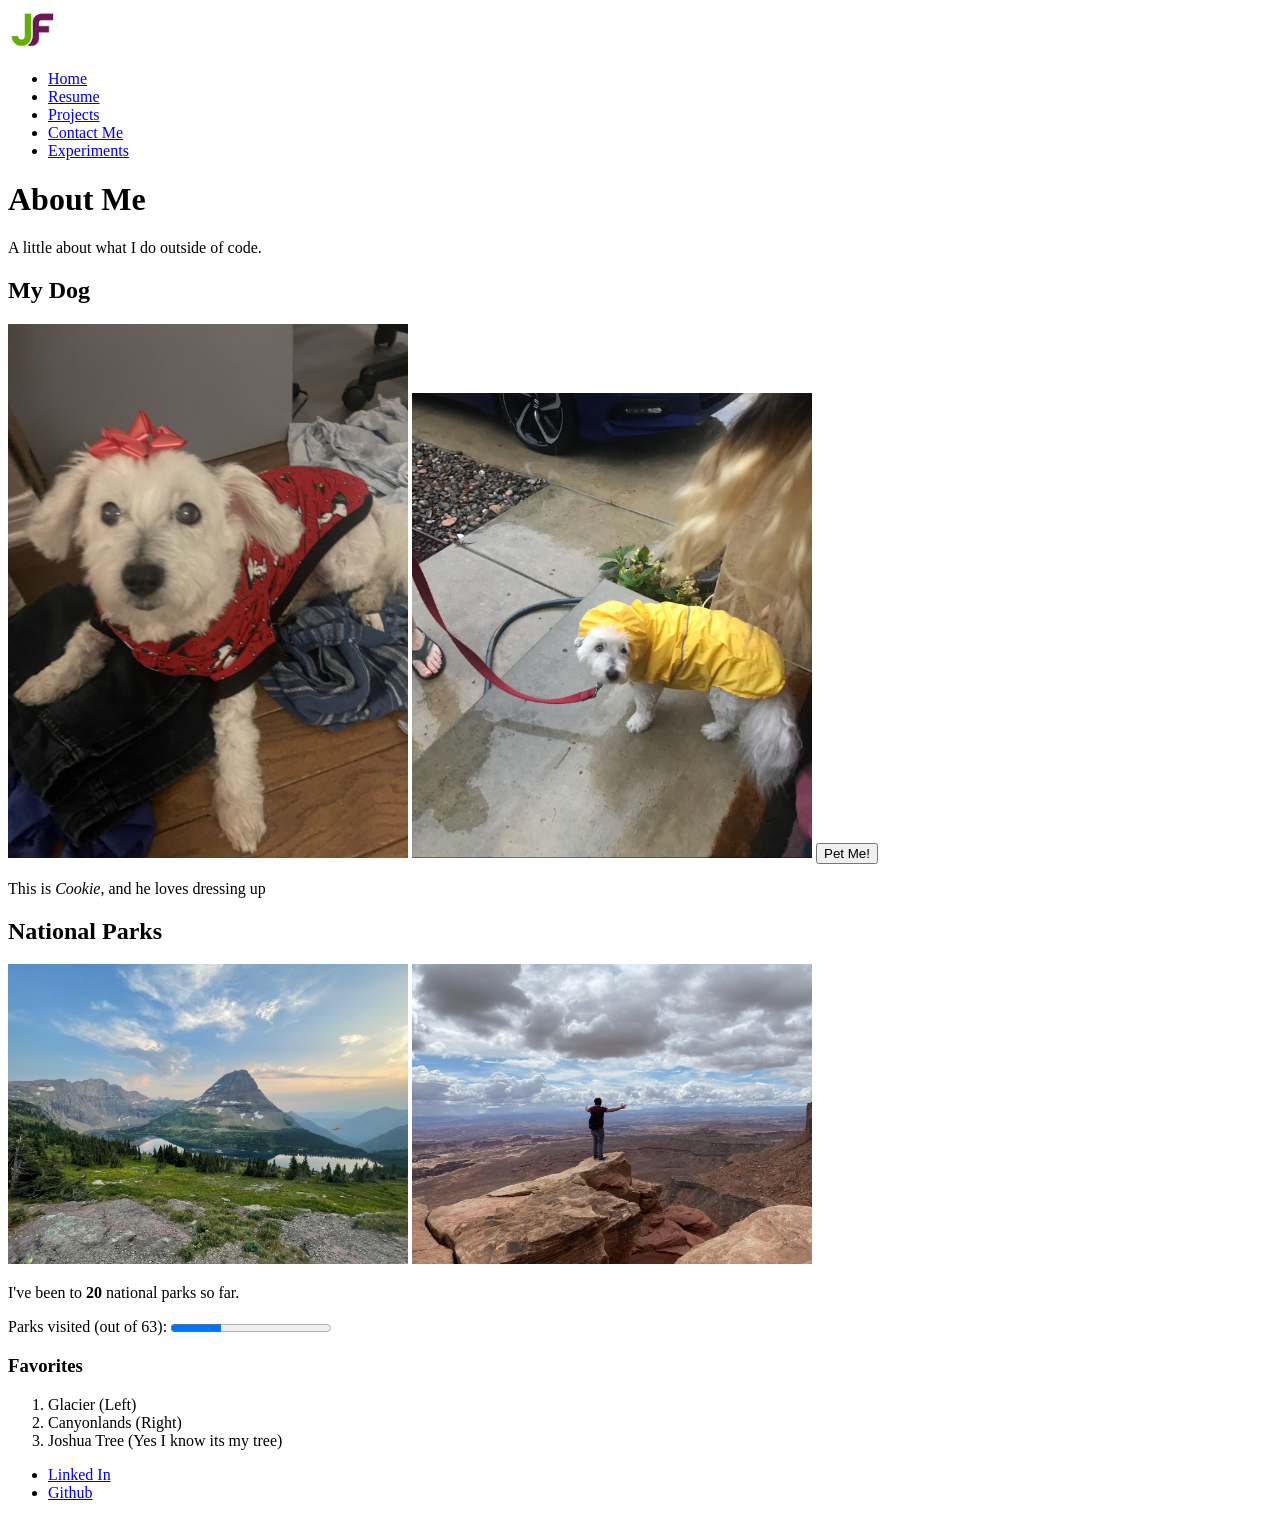
==== about.html @ e3bc1bc9 "added hw2 portfolio website" ====
<!DOCTYPE html>
<html lang="en">

<head>
  <meta charset="UTF-8">
  <meta name="viewport" content="width=device-width, initial-scale=1.0">
  <link rel="icon" type="image/png" href="media/logo.png">
  <link rel="stylesheet" href="style.css">
  <title>About Me</title>
</head>

<body>

  <header>
    <picture>
      <source media="(prefers-color-scheme: dark)" srcset="media/logo-dark.png">
      <img src="media/logo.png" alt="Site logo" width="50">
    </picture>
    <nav>
      <ul>
        <li>
          <a href="index.html">Home</a>
        </li>
        <li>
          <a href="resume.html">Resume</a>
        </li>
        <li>
          <a href="projects.html">Projects</a>
        </li>
        <li>
          <a href="contact.html">Contact Me</a>
        </li>
        <li>
          <a href="experiments.html">Experiments</a>
        </li>
      </ul>
    </nav>
  </header>
  <main>
    <h1>About Me</h1>
    <p>A little about what I do outside of code.</p>


    <section id="dog">
      <div class="interest-card">
        <h2>My Dog</h2>
        <img src="media/CookieAtChristmas.jpg" alt="Site Owners Dog in a christmas outfit" width="400">
        <img src="media/CookieInTheRain.png" alt="Site Owners Dog in a rain coat" width="400">
        <button command="show-modal" commandfor="my-dialog">Pet Me!</button>

        <dialog id="my-dialog">
          <p>🐕Woof!!!!🐶</p>
          <button command="close" commandfor="my-dialog">Close</button>
        </dialog>
        <p>This is <em>Cookie</em>, and he loves dressing up</p>

      </div>
    </section>

    <div class="interest-card">
      <section id="national-parks">
        <h2>National Parks</h2>
        <img src="media/Glacier.jpg" alt="Scenic view with a mountain and a lake" width="400">
        <img src="media/CanyonLands.jpg" alt="Scenic view of a CanyonLands with site owner standing on a rock"
          width="400">
        <p>I've been to <strong>20</strong> national parks so far.</p>

        <label for="parks-progress">Parks visited (out of 63):</label>
        <progress id="parks-progress" value="20" max="63">20 of 63</progress>

        <h3>Favorites</h3>
        <ol>
          <li>Glacier (Left)</li>
          <li>Canyonlands (Right)</li>
          <li>Joshua Tree (Yes I know its my tree)</li>
        </ol>
      </section>
    </div>


  </main>



  <footer>
    <ul>
      <li>
        <a href="https://www.linkedin.com/in/joshua-fotsch222/">Linked In</a>
      </li>
      <li>
        <a href="https://github.com/joshuafotsch">Github</a>
      </li>
    </ul>
  </footer>
</body>

</html>
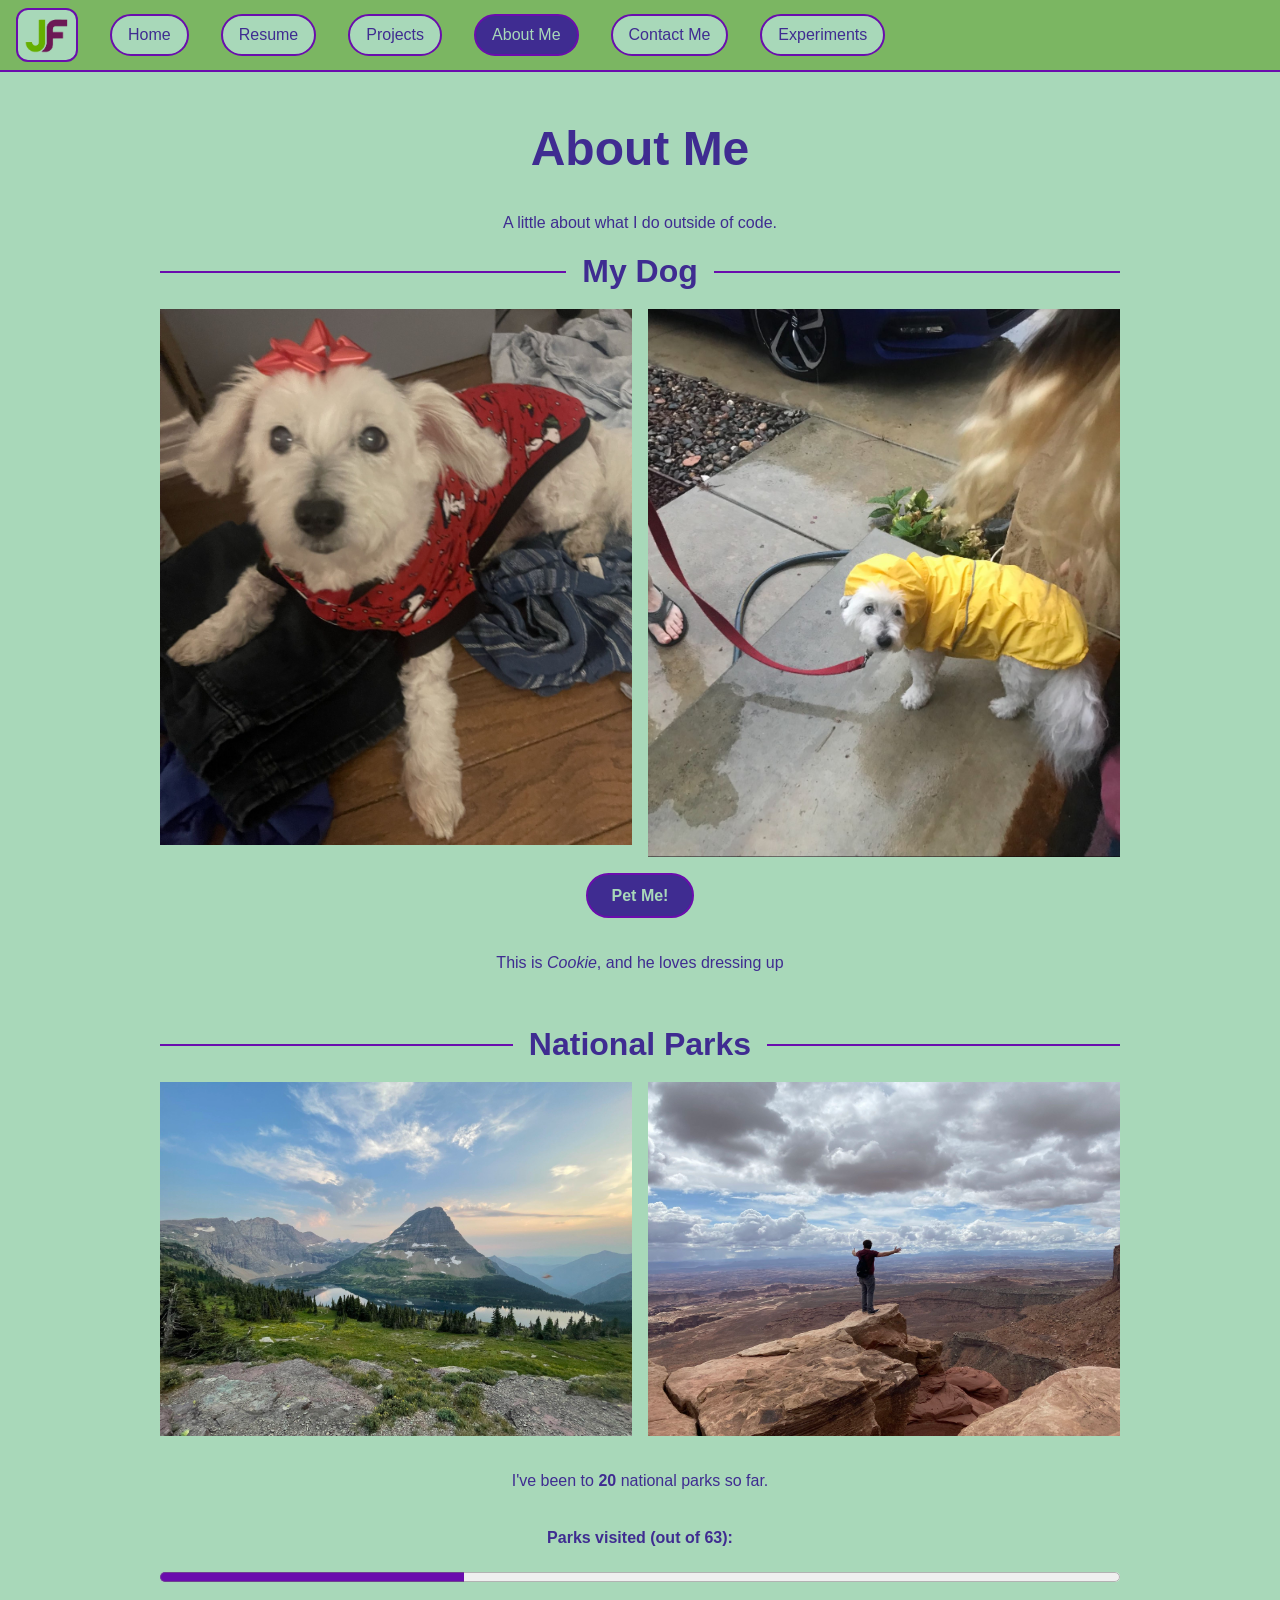
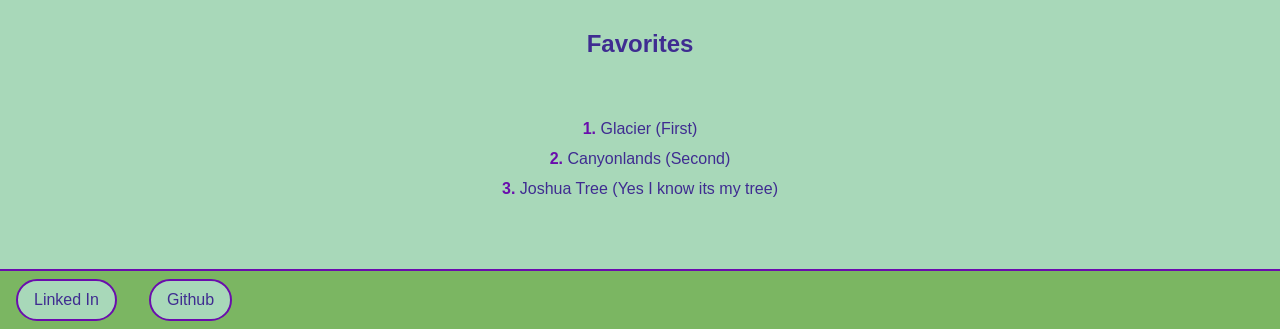
==== commit 4e105cce: "finished style and added readme" ====
--- a/about.html
+++ b/about.html
@@ -9,7 +9,7 @@
   <title>About Me</title>
 </head>
 
-<body>
+<body class="page-about">
 
   <header>
     <picture>
@@ -28,6 +28,9 @@
           <a href="projects.html">Projects</a>
         </li>
         <li>
+          <a href="about.html" aria-current="page">About Me</a>
+        </li>
+        <li>
           <a href="contact.html">Contact Me</a>
         </li>
         <li>
@@ -36,46 +39,42 @@
       </ul>
     </nav>
   </header>
+
   <main>
     <h1>About Me</h1>
     <p>A little about what I do outside of code.</p>
 
 
     <section id="dog">
-      <div class="interest-card">
-        <h2>My Dog</h2>
-        <img src="media/CookieAtChristmas.jpg" alt="Site Owners Dog in a christmas outfit" width="400">
-        <img src="media/CookieInTheRain.png" alt="Site Owners Dog in a rain coat" width="400">
-        <button command="show-modal" commandfor="my-dialog">Pet Me!</button>
+      <h2>My Dog</h2>
+      <img src="media/CookieAtChristmas.jpg" alt="Site Owners Dog in a christmas outfit" width="400">
+      <img src="media/CookieInTheRain.png" alt="Site Owners Dog in a rain coat" width="400">
+      <button command="show-modal" commandfor="my-dialog">Pet Me!</button>
 
-        <dialog id="my-dialog">
-          <p>🐕Woof!!!!🐶</p>
-          <button command="close" commandfor="my-dialog">Close</button>
-        </dialog>
-        <p>This is <em>Cookie</em>, and he loves dressing up</p>
-
-      </div>
+      <dialog id="my-dialog">
+        <p>🐕Woof!!!!🐶</p>
+        <button command="close" commandfor="my-dialog">Close</button>
+      </dialog>
+      <p>This is <em>Cookie</em>, and he loves dressing up</p>
     </section>
 
-    <div class="interest-card">
-      <section id="national-parks">
-        <h2>National Parks</h2>
-        <img src="media/Glacier.jpg" alt="Scenic view with a mountain and a lake" width="400">
-        <img src="media/CanyonLands.jpg" alt="Scenic view of a CanyonLands with site owner standing on a rock"
-          width="400">
-        <p>I've been to <strong>20</strong> national parks so far.</p>
+    <section id="national-parks">
+      <h2>National Parks</h2>
+      <img src="media/Glacier.jpg" alt="Scenic view with a mountain and a lake" width="400">
+      <img src="media/CanyonLands.jpg" alt="Scenic view of a CanyonLands with site owner standing on a rock"
+        width="400">
+      <p>I've been to <strong>20</strong> national parks so far.</p>
 
-        <label for="parks-progress">Parks visited (out of 63):</label>
-        <progress id="parks-progress" value="20" max="63">20 of 63</progress>
+      <label for="parks-progress">Parks visited (out of 63):</label>
+      <progress id="parks-progress" value="20" max="63">20 of 63</progress>
 
-        <h3>Favorites</h3>
-        <ol>
-          <li>Glacier (Left)</li>
-          <li>Canyonlands (Right)</li>
-          <li>Joshua Tree (Yes I know its my tree)</li>
-        </ol>
-      </section>
-    </div>
+      <h3>Favorites</h3>
+      <ol>
+        <li>Glacier (First)</li>
+        <li>Canyonlands (Second)</li>
+        <li>Joshua Tree (Yes I know its my tree)</li>
+      </ol>
+    </section>
 
 
   </main>
--- a/style.css
+++ b/style.css
@@ -0,0 +1,386 @@
+/* Name: Josh Fotsch
+   Repo URL: https://github.com/joshuafotsch/CSE134B-HW3
+*/
+
+:root {
+    /* Palette */
+    --Light-Green: #A8D8B9;
+    --Lime-Green: #7BB662;
+    --Deep-Slate-Purple: #3f2c91;
+    --Royal-Purple: #6A0DAD;
+    --Burnt-Orange: #7A3300;
+
+    /* Colors */
+    --color-background: var(--Light-Green);
+    --color-nav: var(--Lime-Green);
+    --color-text: var(--Deep-Slate-Purple);
+    --color-link: var(--Burnt-Orange);
+    --color-link-visited: var(--Burnt-Orange);
+    --color-border: var(--Royal-Purple);
+    --color-button-background: var(--Light-Green);
+    --color-card-background: var(--Lime-Green);
+
+    /* Font */
+    --font-family: Arial, Helvetica, sans-serif;
+
+    /* Layout */
+    --content-width: 60rem;
+    --space: 1rem;
+    --border: 2px solid var(--color-border);
+}
+
+
+/* Global Styles:*/
+body {
+    display: flex;
+    flex-direction: column;
+    min-height: 100vh;
+    margin: 0;
+    background-color: var(--color-nav);
+    font-family: var(--font-family);
+    color: var(--color-text);
+    line-height: 1.6;
+}
+
+main {
+    text-align: center;
+    flex: 1;
+    background-color: var(--color-background);
+    padding-block: var(--space);
+    padding-inline: max(calc(var(--space) * 1.5), (100% - var(--content-width)) / 2);
+}
+
+img,
+video,
+iframe {
+    max-width: 100%;
+}
+
+img,
+video {
+    height: auto;
+}
+
+h1 {
+    font-size: 3rem;
+    line-height: 1.2;
+}
+
+h2 {
+    font-size: 2rem;
+    line-height: 1.3;
+    text-align: center;
+}
+
+h3 {
+    font-size: 1.5rem;
+    line-height: 1.4;
+}
+
+a:link {
+    color: var(--color-link);
+    text-decoration: none;
+}
+
+a:visited {
+    color: var(--color-link-visited);
+}
+
+/* Header and footer */
+header {
+    display: flex;
+    flex-wrap: wrap;
+    align-items: center;
+    gap: 2rem;
+    padding: 0.5rem 1rem;
+    background-color: var(--color-nav);
+    border-bottom: var(--border);
+}
+
+/* logo inside the header */
+header img {
+    display: block;
+    padding: 0.25rem;
+    background-color: var(--color-button-background);
+    border: var(--border);
+    border-radius: 0.75rem;
+}
+
+footer {
+    padding: 0.5rem 1rem;
+    background-color: var(--color-nav);
+    border-top: var(--border);
+}
+
+nav ul,
+footer ul {
+    display: flex;
+    flex-wrap: wrap;
+    gap: 2rem;
+    margin: 0;
+    padding: 0;
+    list-style-type: none;
+}
+
+/* Nav and footer buttons */
+nav a:link,
+nav a:visited,
+footer a:link,
+footer a:visited {
+    display: inline-block;
+    padding: 0.4em 1em;
+    border: var(--border);
+    border-radius: 999px;
+    background-color: var(--color-button-background);
+    color: var(--color-text);
+}
+
+nav a:hover,
+footer a:hover {
+    background-color: var(--Royal-Purple);
+    color: var(--color-button-background);
+}
+
+nav a:focus-visible,
+footer a:focus-visible {
+    outline: 3px solid var(--Deep-Slate-Purple);
+    outline-offset: 3px;
+}
+
+/* Current page nav link */
+nav a[aria-current="page"] {
+    background-color: var(--Deep-Slate-Purple);
+    color: var(--color-button-background);
+}
+
+/* Card box: home and experiments sections, each project in the list */
+.card {
+    padding: calc(var(--space) * 1.5);
+    background-color: var(--color-card-background);
+    border: var(--border);
+    border-radius: 1rem;
+}
+
+/* Space between sections */
+main>section {
+    margin-bottom: calc(var(--space) * 2);
+}
+
+label {
+    font-weight: bold;
+}
+
+/* Pill buttons (about + contact) */
+button {
+    padding: 0.5em 1.5em;
+    font: inherit;
+    font-weight: bold;
+    color: var(--color-button-background);
+    background-color: var(--Deep-Slate-Purple);
+    border: var(--border);
+    border-radius: 999px;
+    cursor: pointer;
+}
+
+button:hover {
+    background-color: var(--Royal-Purple);
+}
+
+button:focus-visible {
+    outline: 3px solid var(--Deep-Slate-Purple);
+    outline-offset: 3px;
+}
+
+/* Narrow screens: logo above nav, smaller gaps */
+@media (max-width: 40rem) {
+    header {
+        flex-direction: column;
+        align-items: flex-start;
+        gap: calc(var(--space) * 0.5);
+    }
+
+    nav ul,
+    footer ul {
+        gap: calc(var(--space) * 0.5);
+    }
+}
+
+/* Page specific style: */
+
+/* INDEX (index.html) */
+
+/* RESUME (resume.html) */
+
+/* PROJECTS (projects.html) */
+
+/* Remove list numbers */
+.project-list {
+    list-style-type: none;
+    padding: 0;
+    margin: 0;
+}
+
+/* Adjacent sibling combinator: space between projects */
+.project-list>li+li {
+    margin-top: calc(var(--space) * 2);
+}
+
+/* Narrow screens: text, then screenshot below */
+project-card {
+    text-align: left;
+    display: grid;
+    column-gap: calc(var(--space) * 1.5);
+    align-items: start;
+}
+
+project-card>h2 {
+    margin-top: 0;
+}
+
+/* Screenshot fills its column, so it grows with the screen */
+project-card>img {
+    width: 100%;
+    box-shadow: 0 0.25rem 0.75rem rgb(0 0 0 / 0.3);
+}
+
+/* Wider screens: text 1/3, screenshot 2/3, side by side */
+@media (min-width: 48rem) {
+    project-card {
+        grid-template-columns: 1fr 2fr;
+        grid-template-rows: auto auto 1fr;
+    }
+
+    /* Child combinator: text in the narrow column */
+    project-card>* {
+        grid-column: 1;
+    }
+
+    project-card>img {
+        grid-column: 2;
+        grid-row: 1 / 4;
+    }
+
+    /* Zig-zag: every second project flips sides */
+    .project-list>li:nth-child(even) project-card {
+        grid-template-columns: 2fr 1fr;
+    }
+
+    .project-list>li:nth-child(even) project-card>* {
+        grid-column: 2;
+    }
+
+    .project-list>li:nth-child(even) project-card>img {
+        grid-column: 1;
+    }
+}
+
+/* ABOUT (about.html) */
+.page-about main>section {
+    display: grid;
+    grid-template-columns: 1fr 1fr;
+    gap: var(--space);
+    align-items: start;
+}
+
+.page-about main>section>* {
+    grid-column: 1 / -1;
+}
+
+.page-about main>section>img {
+    grid-column: auto;
+    width: 100%;
+}
+
+.page-about main>section>h2 {
+    display: flex;
+    align-items: center;
+    gap: var(--space);
+    margin: 0;
+}
+
+.page-about main>section>h2::before,
+.page-about main>section>h2::after {
+    content: "";
+    flex: 1;
+    border-top: var(--border);
+}
+
+.page-about button {
+    justify-self: center;
+}
+
+.page-about progress {
+    width: 100%;
+    height: 1.25rem;
+    accent-color: var(--Royal-Purple);
+}
+
+.page-about ol {
+    list-style-position: inside;
+    padding: 0;
+}
+
+.page-about ol li {
+    margin-bottom: 0.25em;
+}
+
+.page-about ol li::marker {
+    color: var(--Royal-Purple);
+    font-weight: bold;
+}
+
+/* Narrow screens: stack the photos */
+@media (max-width: 40rem) {
+    .page-about main>section {
+        grid-template-columns: 1fr;
+    }
+}
+
+
+/* CONTACT (contact.html) */
+form {
+    max-width: 35rem;
+    margin-inline: auto;
+    text-align: left;
+}
+
+form fieldset {
+    display: flex;
+    flex-direction: column;
+    gap: calc(var(--space) * 0.5);
+    margin: 0;
+    padding: calc(var(--space) * 1.5);
+    background-color: var(--color-button-background);
+    border: var(--border);
+    border-radius: 1rem;
+}
+
+legend {
+    padding: 0 0.5em;
+    font-size: 1.2rem;
+    font-weight: bold;
+}
+
+input[type="email"],
+textarea {
+    width: 100%;
+    box-sizing: border-box;
+    padding: 0.5em 0.75em;
+    font: inherit;
+    color: var(--color-text);
+    border: var(--border);
+    border-radius: 0.5rem;
+}
+
+/* Submit button */
+form button {
+    align-self: flex-start;
+}
+
+input:focus-visible,
+textarea:focus-visible {
+    outline: 3px solid var(--Deep-Slate-Purple);
+    outline-offset: 3px;
+}
+
+/* EXPERIMENTS (experiments.html) */
